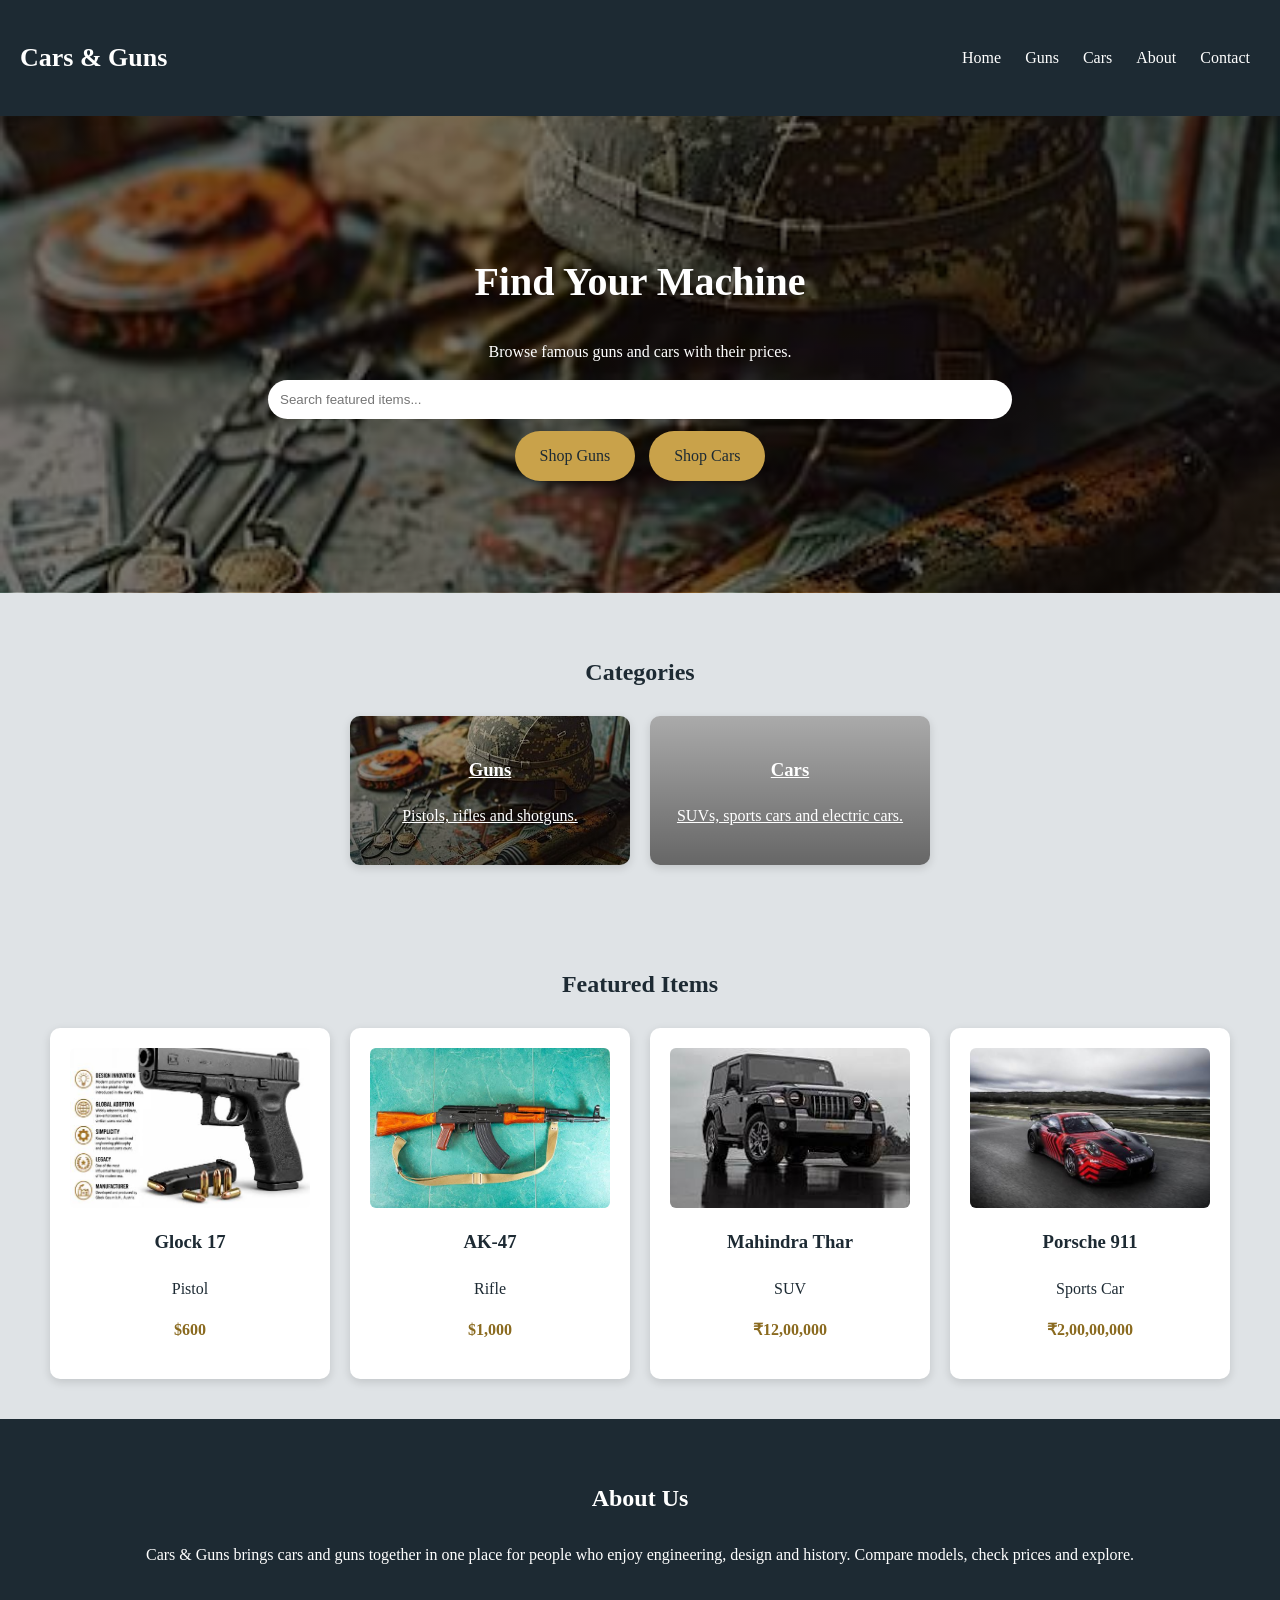
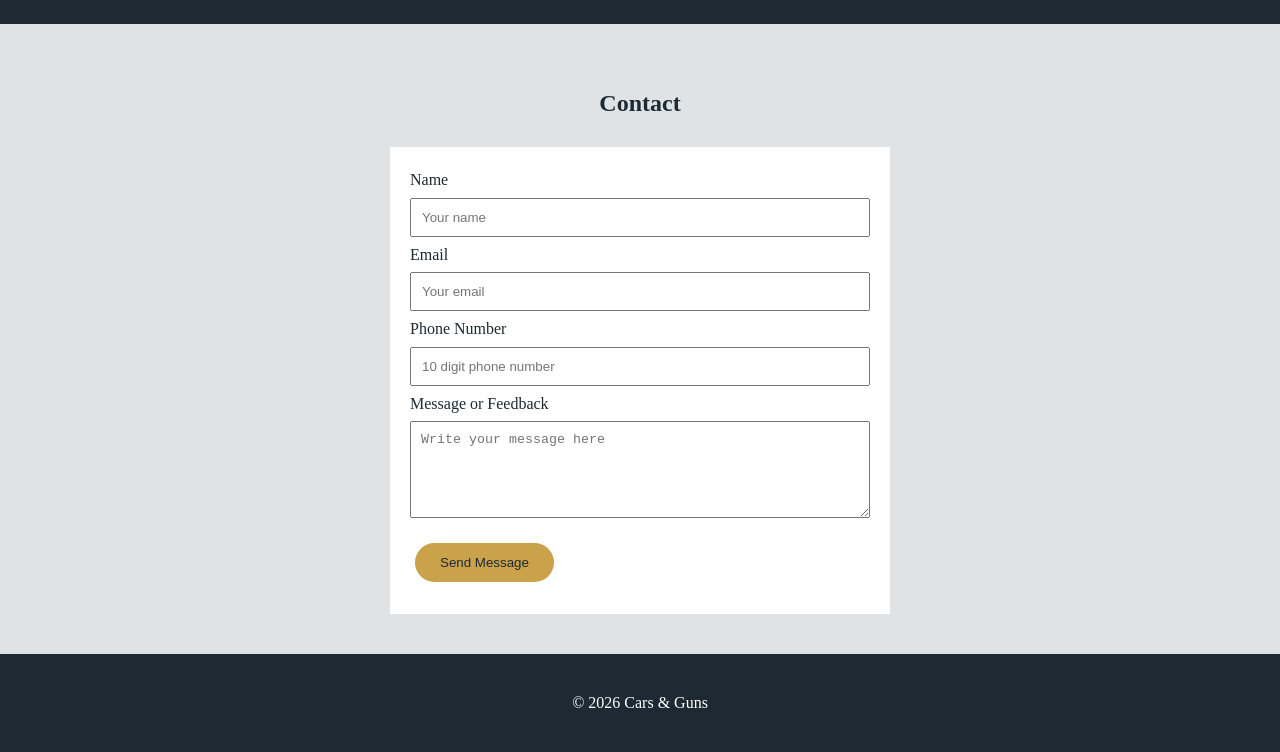
==== index.html @ 88e644b9 "Add files via upload" ====
<!DOCTYPE html>
<html lang="en">
<head>
  <meta charset="UTF-8">
  <meta name="viewport" content="width=device-width, initial-scale=1.0">
  <title>Cars &amp; Guns | Home</title>
  <link rel="stylesheet" href="style.css">
</head>

<body>

  <header>
    <h1 class="logo">Cars &amp; Guns</h1>
    <nav>
      <a href="index.html">Home</a>
      <a href="guns.html">Guns</a>
      <a href="cars.html">Cars</a>
      <a href="#about">About</a>
      <a href="#contact">Contact</a>
    </nav>
  </header>

  <section class="hero home-hero">
    <h2>Find Your Machine</h2>
    <p>Browse famous guns and cars with their prices.</p>
    <input type="text" id="search" placeholder="Search featured items..." onkeyup="searchItems()">

    <div class="buttons">
      <a href="guns.html" class="btn">Shop Guns</a>
      <a href="cars.html" class="btn">Shop Cars</a>
    </div>
  </section>

  <section>
    <h2>Categories</h2>
    <div class="products">

      <a href="guns.html" class="category guns-box">
        <h3>Guns</h3>
        <p>Pistols, rifles and shotguns.</p>
      </a>

      <a href="cars.html" class="category cars-box">
        <h3>Cars</h3>
        <p>SUVs, sports cars and electric cars.</p>
      </a>

    </div>
  </section>

  <section>
    <h2>Featured Items</h2>
    <div class="products">

      <div class="product">
        <div class="photo"><img src="glock.jpg" alt="Glock 17" onerror="this.style.display='none'"></div>
        <h3>Glock 17</h3>
        <p>Pistol</p>
        <p class="price">$600</p>
      </div>

      <div class="product">
        <div class="photo"><img src="ak47.jpg" alt="AK-47" onerror="this.style.display='none'"></div>
        <h3>AK-47</h3>
        <p>Rifle</p>
        <p class="price">$1,000</p>
      </div>

      <div class="product">
        <div class="photo"><img src="thar.jpg" alt="Mahindra Thar" onerror="this.style.display='none'"></div>
        <h3>Mahindra Thar</h3>
        <p>SUV</p>
        <p class="price">₹12,00,000</p>
      </div>

      <div class="product">
        <div class="photo"><img src="porsche911.jpg" alt="Porsche 911" onerror="this.style.display='none'"></div>
        <h3>Porsche 911</h3>
        <p>Sports Car</p>
        <p class="price">₹2,00,00,000</p>
      </div>

    </div>
  </section>

  <section id="about" class="about">
    <h2>About Us</h2>
    <p>Cars &amp; Guns brings cars and guns together in one place for people who enjoy engineering, design and history. Compare models, check prices and explore.</p>
  </section>

  <section id="contact">
    <h2>Contact</h2>
    <form id="contactForm" onsubmit="sendFeedback(event)">
      <input type="hidden" name="access_key" value="YOUR_ACCESS_KEY">

      <label for="name">Name</label>
      <input type="text" id="name" name="name" placeholder="Your name">

      <label for="email">Email</label>
      <input type="text" id="email" name="email" placeholder="Your email">

      <label for="phone">Phone Number</label>
      <input type="text" id="phone" name="phone" placeholder="10 digit phone number">

      <label for="message">Message or Feedback</label>
      <textarea id="message" name="message" rows="5" placeholder="Write your message here"></textarea>

      <button type="submit">Send Message</button>
    </form>
  </section>

  <footer>
    <p>&copy; 2026 Cars &amp; Guns</p>
  </footer>

  <script src="script.js"></script>
</body>
</html>
---- style.css ----
/* FIX 1: the selector was missing, so this rule did nothing */
* {
    box-sizing: border-box;
}

body {
    margin: 0;
    font-family: Georgia, serif;
    background: #dfe3e6;
    color: #1d2a33;
    line-height: 1.6;
}

header {
    background: #1d2a33;
    color: white;
    padding: 20px;
    display: flex;
    justify-content: space-between;
    align-items: center;
    flex-wrap: wrap;
}

.logo {
    font-size: 26px;
}

nav a {
    color: white;
    text-decoration: none;
    margin: 10px;
}

nav a:hover {
    color: #c9a24a;
}

.hero {
    background: linear-gradient(#0008, #0008), url("gun1.jpg");
    background-size: cover;
    background-position: center;
    color: white;
    text-align: center;
    padding: 100px 20px;
}

.hero h2 {
    font-size: 40px;
}

.hero input {
    width: 60%;
    padding: 12px;
    border: none;
    border-radius: 25px;
}

.btn, #contact button {
    display: inline-block;
    background: #c9a24a;
    color: #1d2a33;
    padding: 12px 25px;
    margin: 12px 5px;
    border: none;
    border-radius: 25px;
    text-decoration: none;
    cursor: pointer;
}

section {
    padding: 40px 20px;
    text-align: center;
}

section h2 {
    margin-bottom: 25px;
}

.products {
    display: flex;
    justify-content: center;
    flex-wrap: wrap;
    gap: 20px;
}

.product, .category {
    width: 280px;
    padding: 20px;
    background: white;
    border-radius: 10px;
    box-shadow: 0 3px 10px #0002;
    overflow: hidden;
}

.category {
    display: inline-block;
    background-size: cover;
    background-position: center;
    color: white;
}

.guns-box {
    background-image: linear-gradient(#0005, #0009), url("gun1.jpg");
}

.cars-box {
    background-image: linear-gradient(#0005, #0009), url("car1.jpg");
}

/* FIX 2: images now fit inside the box, with or without a .photo wrapper */
.photo img,
.product img {
    display: block;
    width: 100%;
    height: 160px;
    object-fit: cover;
    border-radius: 6px;
    margin-bottom: 10px;
}

.price {
    color: #8a6a1f;
    font-weight: bold;
}

/* About and Contact */
.about, footer {
    background: #1d2a33;
    color: white;
}

#contact form {
    max-width: 500px;
    margin: auto;
    padding: 20px;
    background: white;
    text-align: left;
}

#contact input, #contact textarea {
    width: 100%;
    padding: 10px;
    margin: 5px 0;
}

footer {
    padding: 20px;
    text-align: center;
}

@media (max-width: 600px) {
    header {
        flex-direction: column;
    }

    .hero input {
        width: 90%;
    }

    .product, .category {
        width: 100%;
    }
}
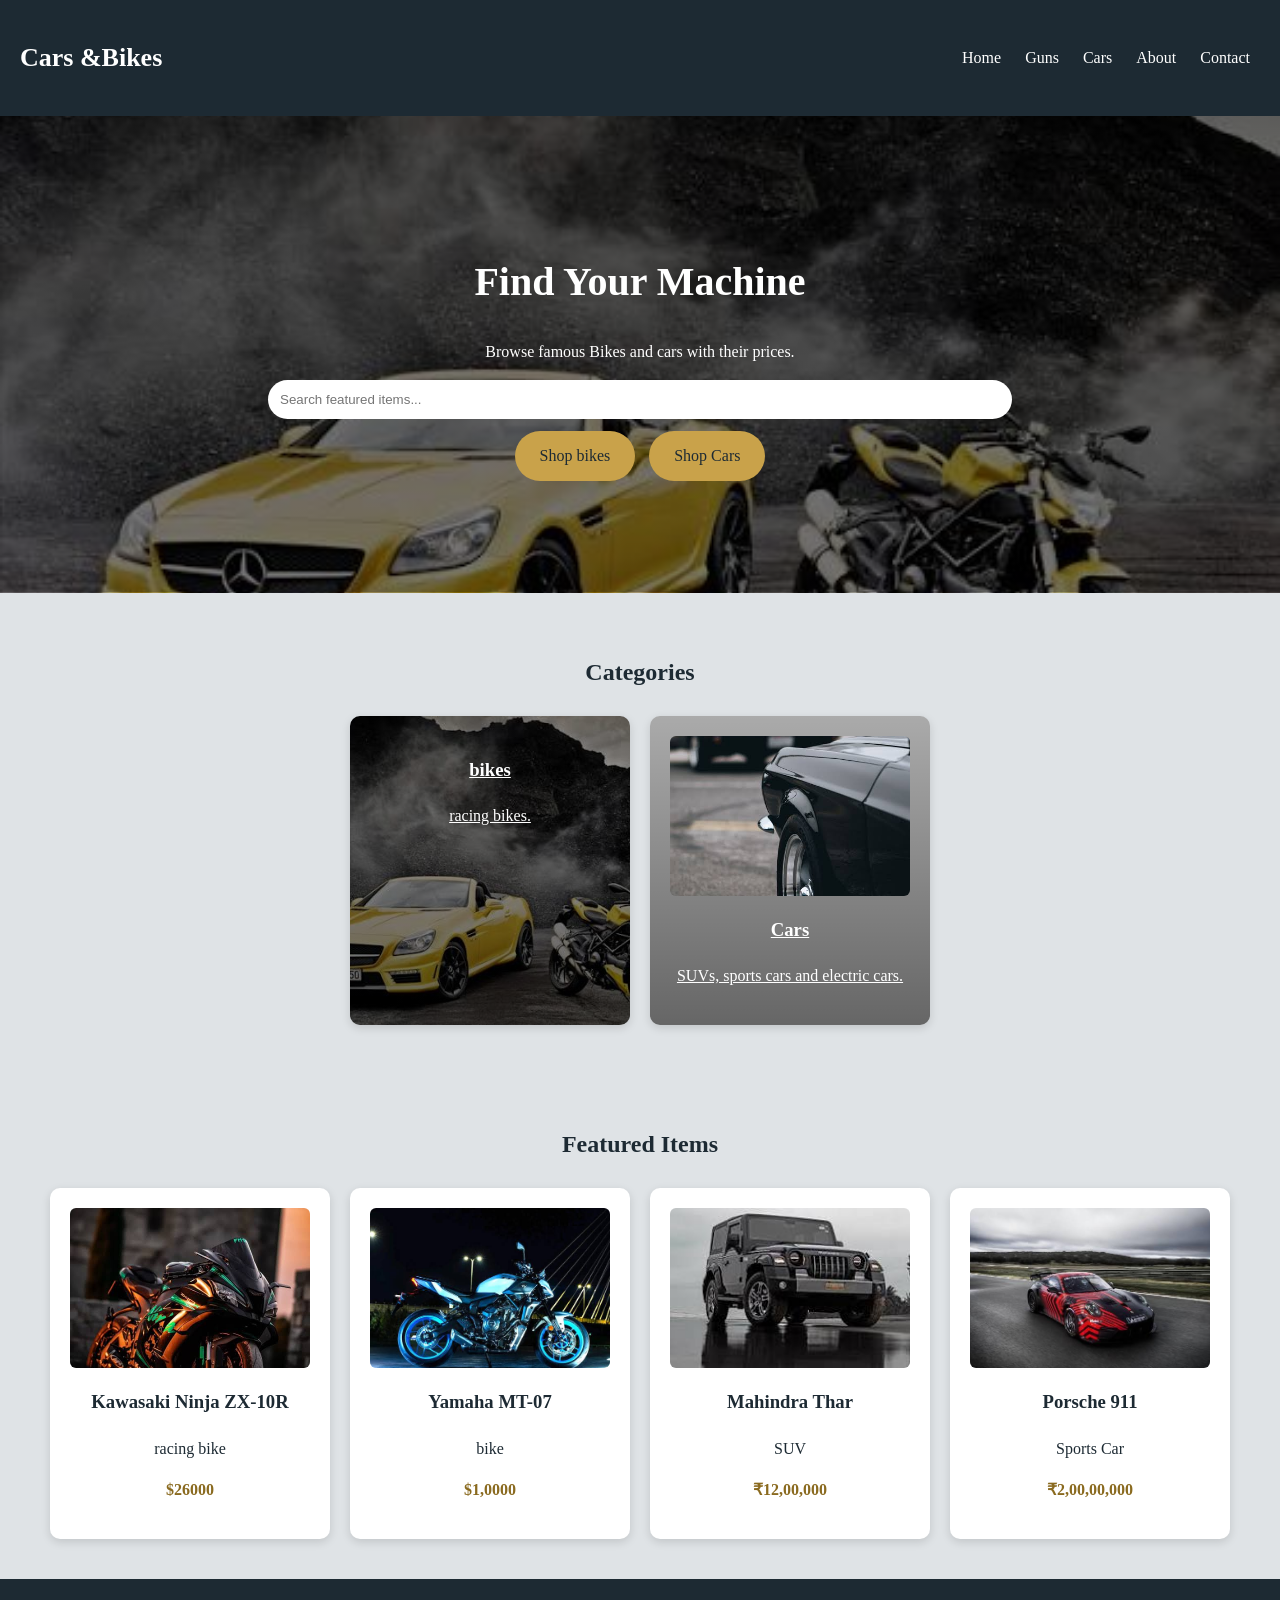
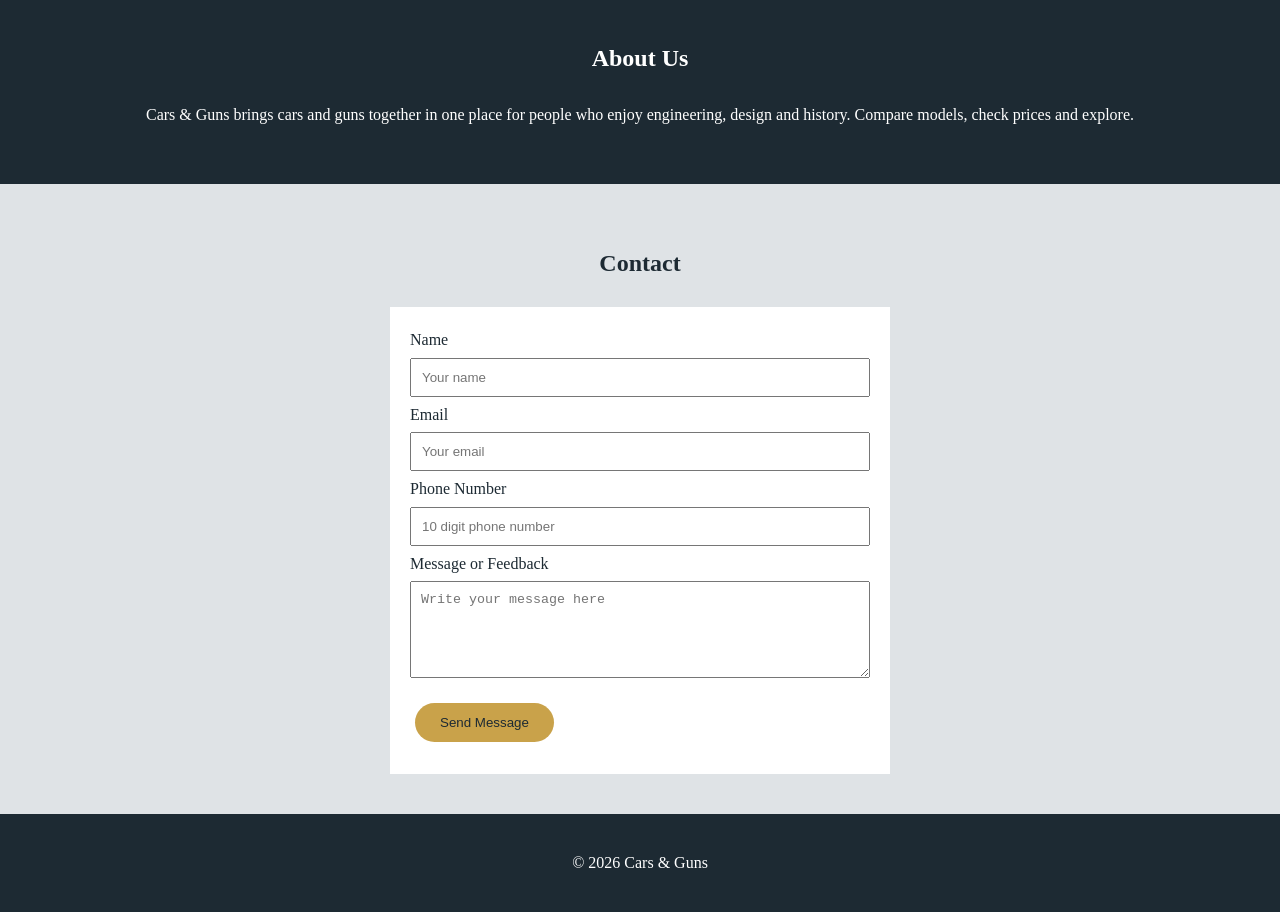
==== commit 0d76b5dc: "Add files via upload" ====
--- a/index.html
+++ b/index.html
@@ -10,7 +10,7 @@
 <body>
 
   <header>
-    <h1 class="logo">Cars &amp; Guns</h1>
+    <h1 class="logo">Cars &amp;Bikes</h1>
     <nav>
       <a href="index.html">Home</a>
       <a href="guns.html">Guns</a>
@@ -22,11 +22,11 @@
 
   <section class="hero home-hero">
     <h2>Find Your Machine</h2>
-    <p>Browse famous guns and cars with their prices.</p>
+    <p>Browse famous Bikes and cars with their prices.</p>
     <input type="text" id="search" placeholder="Search featured items..." onkeyup="searchItems()">
 
     <div class="buttons">
-      <a href="guns.html" class="btn">Shop Guns</a>
+      <a href="guns.html" class="btn">Shop bikes</a>
       <a href="cars.html" class="btn">Shop Cars</a>
     </div>
   </section>
@@ -36,11 +36,12 @@
     <div class="products">
 
       <a href="guns.html" class="category guns-box">
-        <h3>Guns</h3>
-        <p>Pistols, rifles and shotguns.</p>
+        <h3>bikes</h3>
+        <p>racing bikes.</p>
       </a>
 
       <a href="cars.html" class="category cars-box">
+<div class="photo"><img src="cars1.jpg" alt="cars" onerror="this.style.display='none'"></div>
         <h3>Cars</h3>
         <p>SUVs, sports cars and electric cars.</p>
       </a>
@@ -53,17 +54,17 @@
     <div class="products">
 
       <div class="product">
-        <div class="photo"><img src="glock.jpg" alt="Glock 17" onerror="this.style.display='none'"></div>
-        <h3>Glock 17</h3>
-        <p>Pistol</p>
-        <p class="price">$600</p>
+        <div class="photo"><img src="Kawasaki Ninja ZX-10R.jpg" alt="Kawasaki Ninja ZX-10R" onerror="this.style.display='none'"></div>
+        <h3>Kawasaki Ninja ZX-10R</h3>
+        <p>racing bike</p>
+        <p class="price">$26000</p>
       </div>
 
       <div class="product">
-        <div class="photo"><img src="ak47.jpg" alt="AK-47" onerror="this.style.display='none'"></div>
-        <h3>AK-47</h3>
-        <p>Rifle</p>
-        <p class="price">$1,000</p>
+        <div class="photo"><img src="Yamaha MT-07.jpg" alt="AK-47" onerror="this.style.display='none'"></div>
+        <h3>Yamaha MT-07</h3>
+        <p>bike</p>
+        <p class="price">$1,0000</p>
       </div>
 
       <div class="product">
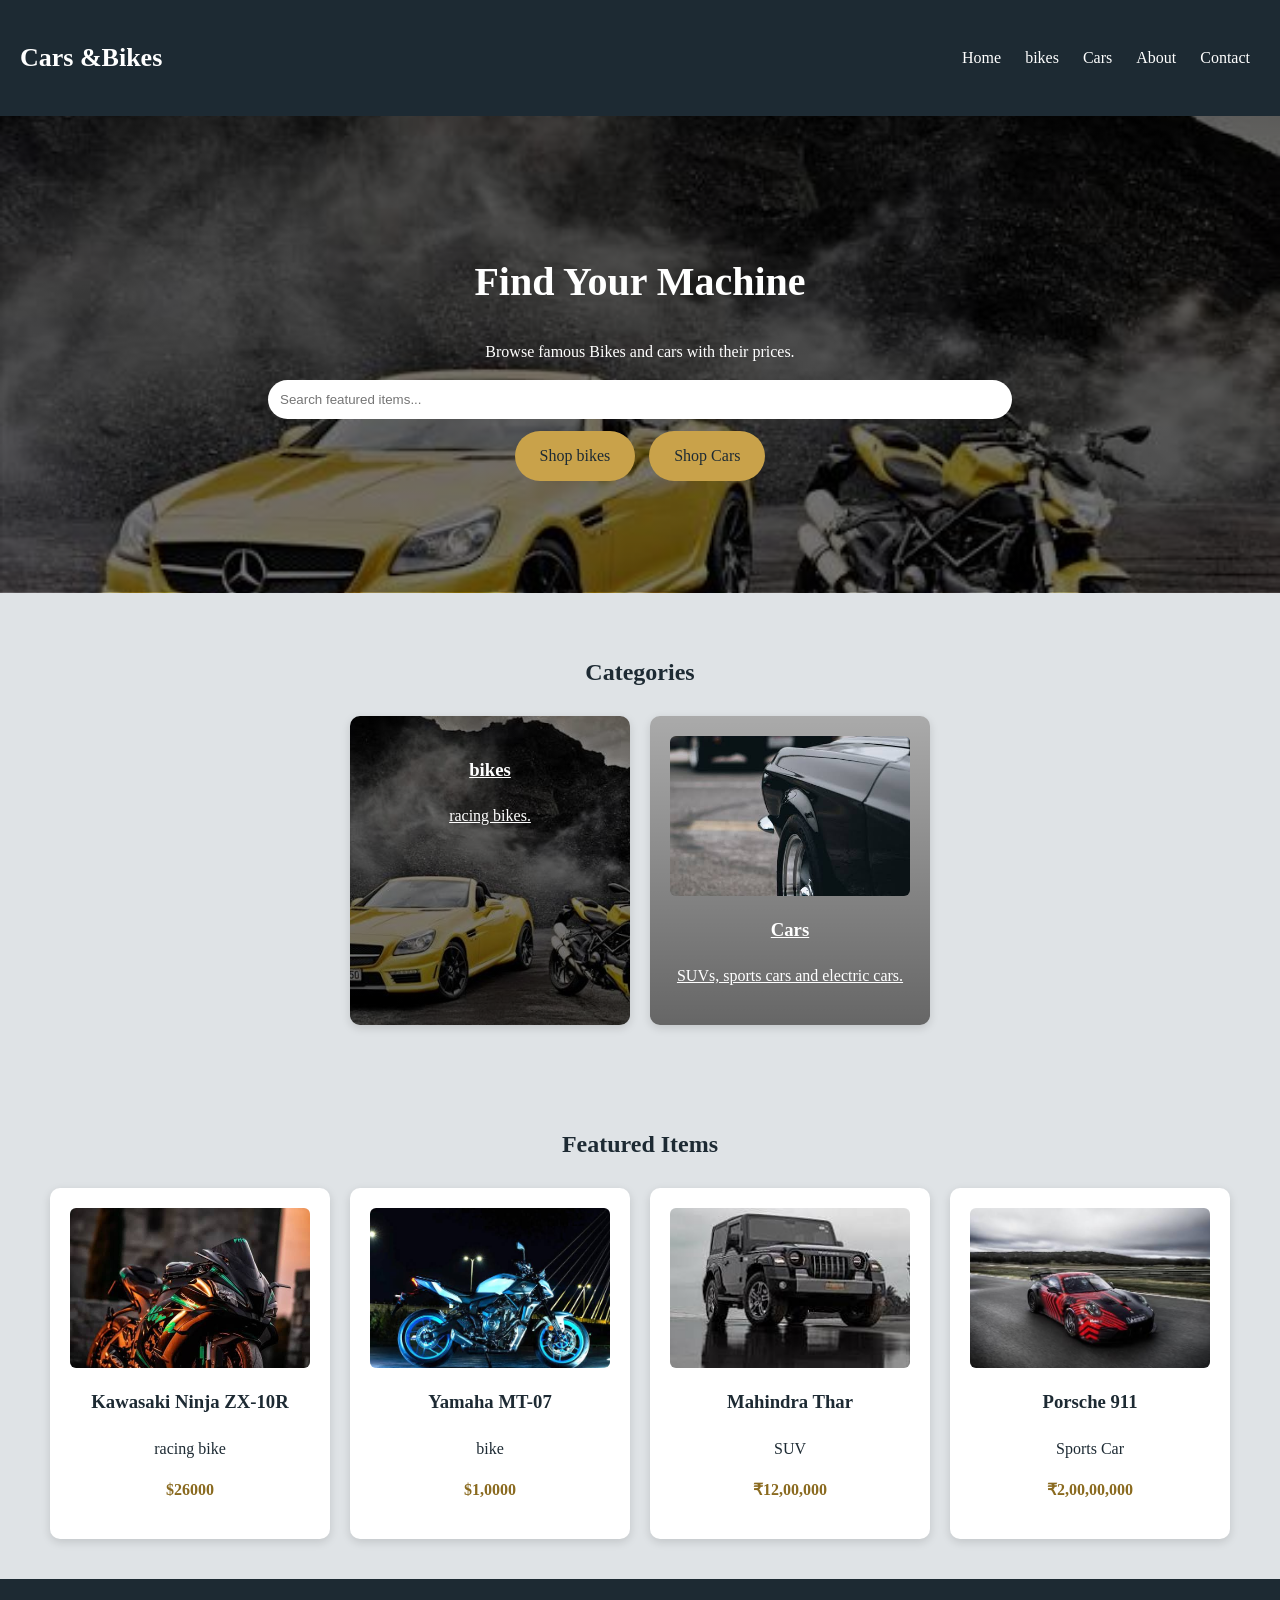
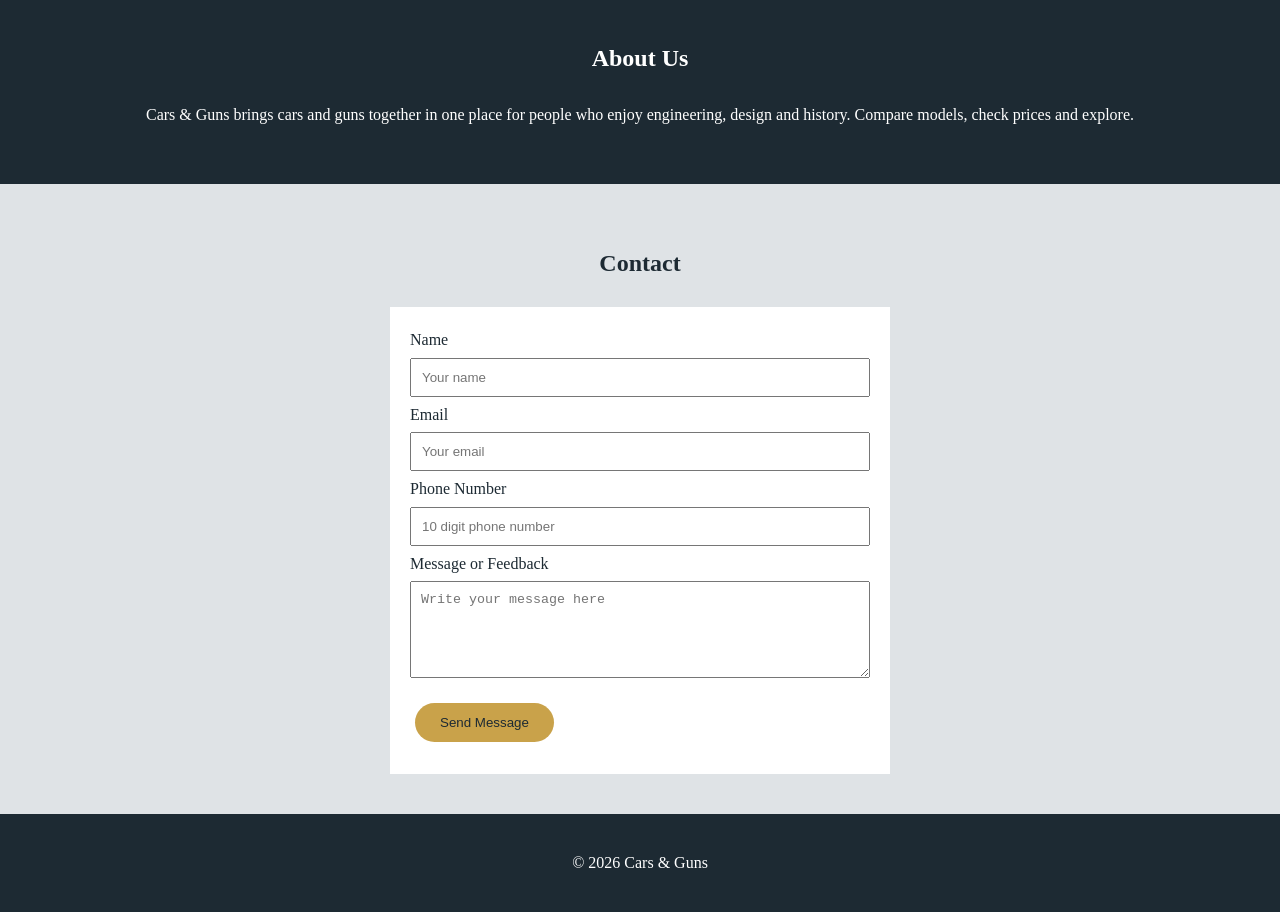
==== commit 1d15a680: "Add files via upload" ====
--- a/index.html
+++ b/index.html
@@ -3,7 +3,7 @@
 <head>
   <meta charset="UTF-8">
   <meta name="viewport" content="width=device-width, initial-scale=1.0">
-  <title>Cars &amp; Guns | Home</title>
+  <title>Cars &amp; bikes | Home</title>
   <link rel="stylesheet" href="style.css">
 </head>
 
@@ -13,7 +13,7 @@
     <h1 class="logo">Cars &amp;Bikes</h1>
     <nav>
       <a href="index.html">Home</a>
-      <a href="guns.html">Guns</a>
+      <a href="guns.html">bikes</a>
       <a href="cars.html">Cars</a>
       <a href="#about">About</a>
       <a href="#contact">Contact</a>
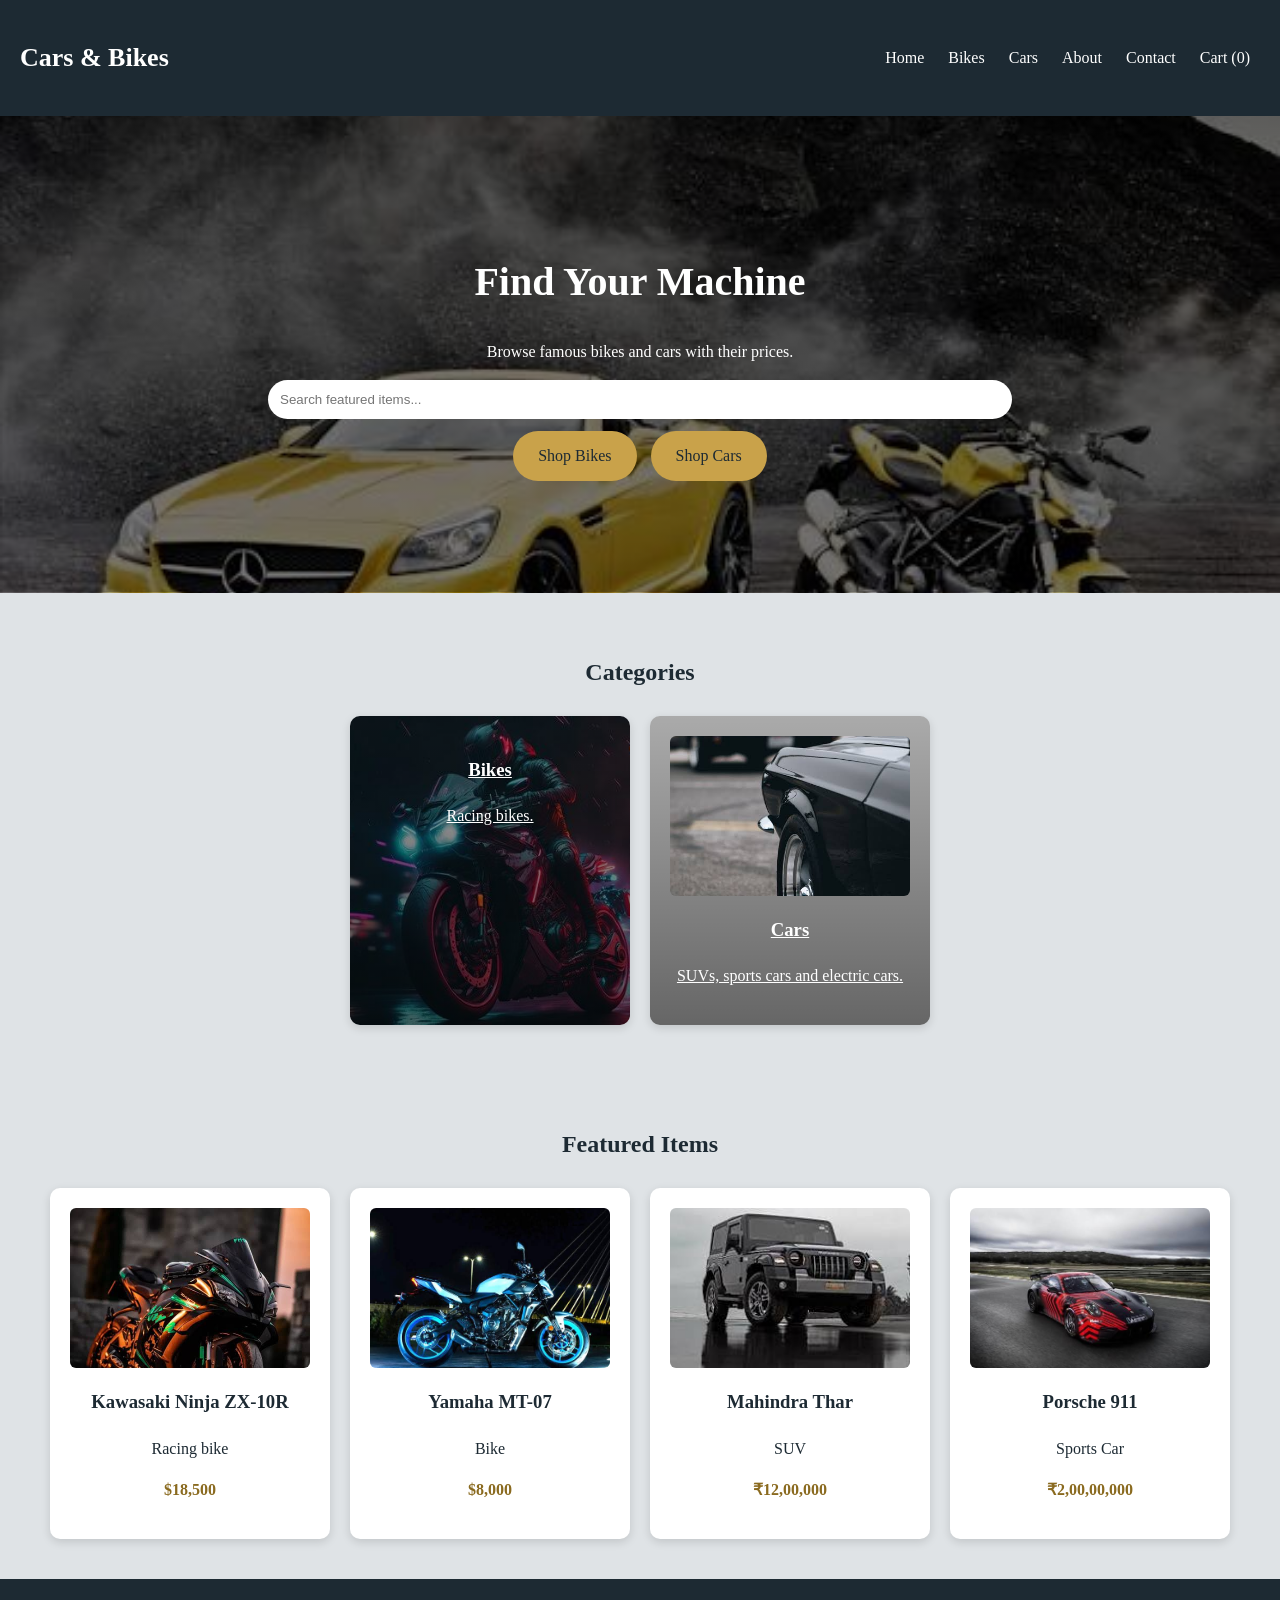
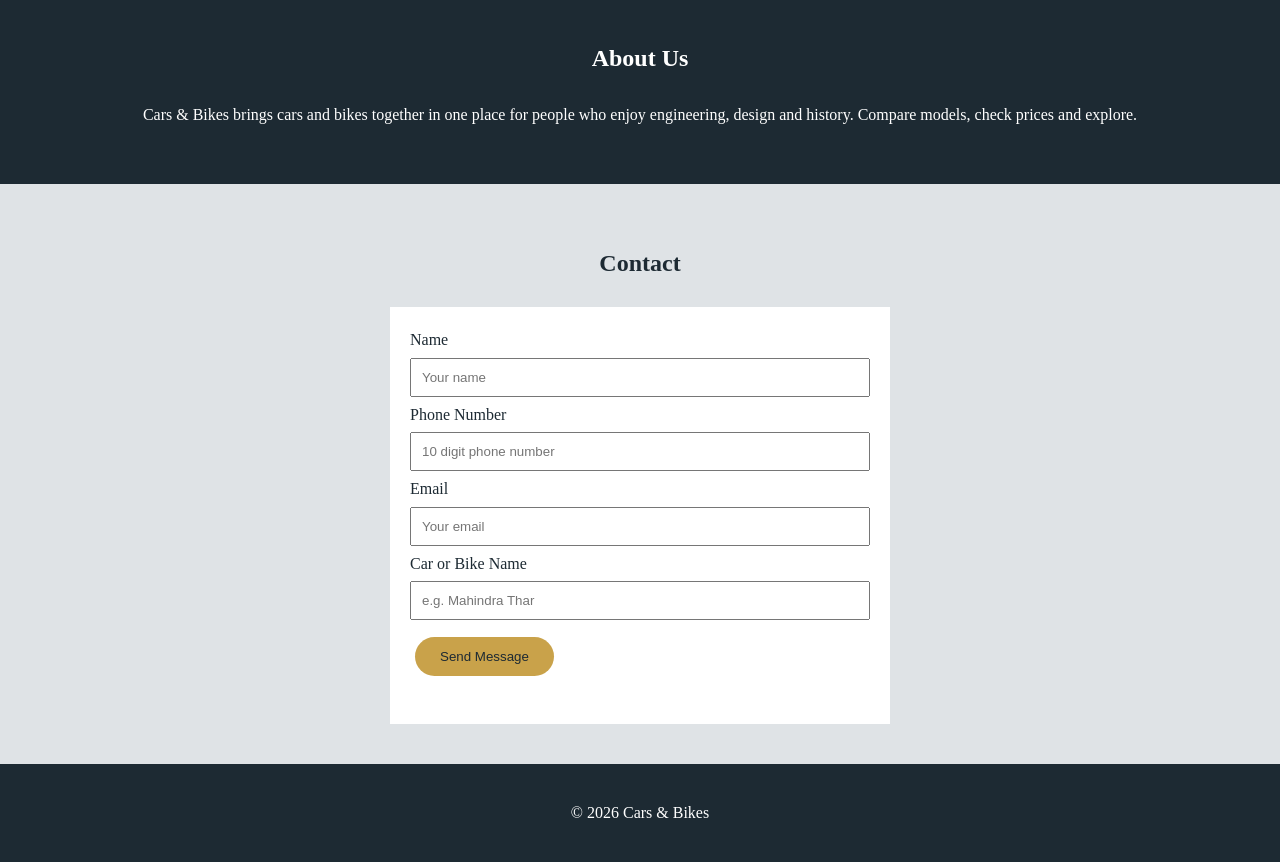
==== commit 80af1932: "Add files via upload" ====
--- a/index.html
+++ b/index.html
@@ -3,30 +3,31 @@
 <head>
   <meta charset="UTF-8">
   <meta name="viewport" content="width=device-width, initial-scale=1.0">
-  <title>Cars &amp; bikes | Home</title>
+  <title>Cars &amp; Bikes | Home</title>
   <link rel="stylesheet" href="style.css">
 </head>
 
 <body>
 
   <header>
-    <h1 class="logo">Cars &amp;Bikes</h1>
+    <h1 class="logo">Cars &amp; Bikes</h1>
     <nav>
       <a href="index.html">Home</a>
-      <a href="guns.html">bikes</a>
+      <a href="guns.html">Bikes</a>
       <a href="cars.html">Cars</a>
       <a href="#about">About</a>
       <a href="#contact">Contact</a>
+      <a href="cart.html">Cart (<span id="cart-count">0</span>)</a>
     </nav>
   </header>
 
   <section class="hero home-hero">
     <h2>Find Your Machine</h2>
-    <p>Browse famous Bikes and cars with their prices.</p>
+    <p>Browse famous bikes and cars with their prices.</p>
     <input type="text" id="search" placeholder="Search featured items..." onkeyup="searchItems()">
 
     <div class="buttons">
-      <a href="guns.html" class="btn">Shop bikes</a>
+      <a href="guns.html" class="btn">Shop Bikes</a>
       <a href="cars.html" class="btn">Shop Cars</a>
     </div>
   </section>
@@ -36,12 +37,12 @@
     <div class="products">
 
       <a href="guns.html" class="category guns-box">
-        <h3>bikes</h3>
-        <p>racing bikes.</p>
+        <h3>Bikes</h3>
+        <p>Racing bikes.</p>
       </a>
 
       <a href="cars.html" class="category cars-box">
-<div class="photo"><img src="cars1.jpg" alt="cars" onerror="this.style.display='none'"></div>
+        <div class="photo"><img src="cars1.jpg" alt="cars" onerror="this.style.display='none'"></div>
         <h3>Cars</h3>
         <p>SUVs, sports cars and electric cars.</p>
       </a>
@@ -56,15 +57,15 @@
       <div class="product">
         <div class="photo"><img src="Kawasaki Ninja ZX-10R.jpg" alt="Kawasaki Ninja ZX-10R" onerror="this.style.display='none'"></div>
         <h3>Kawasaki Ninja ZX-10R</h3>
-        <p>racing bike</p>
-        <p class="price">$26000</p>
+        <p>Racing bike</p>
+        <p class="price">$18,500</p>
       </div>
 
       <div class="product">
-        <div class="photo"><img src="Yamaha MT-07.jpg" alt="AK-47" onerror="this.style.display='none'"></div>
+        <div class="photo"><img src="Yamaha MT-07.jpg" alt="Yamaha MT-07" onerror="this.style.display='none'"></div>
         <h3>Yamaha MT-07</h3>
-        <p>bike</p>
-        <p class="price">$1,0000</p>
+        <p>Bike</p>
+        <p class="price">$8,000</p>
       </div>
 
       <div class="product">
@@ -86,7 +87,7 @@
 
   <section id="about" class="about">
     <h2>About Us</h2>
-    <p>Cars &amp; Guns brings cars and guns together in one place for people who enjoy engineering, design and history. Compare models, check prices and explore.</p>
+    <p>Cars &amp; Bikes brings cars and bikes together in one place for people who enjoy engineering, design and history. Compare models, check prices and explore.</p>
   </section>
 
   <section id="contact">
@@ -94,24 +95,25 @@
     <form id="contactForm" onsubmit="sendFeedback(event)">
       <input type="hidden" name="access_key" value="YOUR_ACCESS_KEY">
 
-      <label for="name">Name</label>
-      <input type="text" id="name" name="name" placeholder="Your name">
+      <label for="fullname">Name</label>
+      <input type="text" id="fullname" placeholder="Your name">
+
+      <label for="phone">Phone Number</label>
+      <input type="text" id="phone" placeholder="10 digit phone number" maxlength="10">
 
       <label for="email">Email</label>
-      <input type="text" id="email" name="email" placeholder="Your email">
+      <input type="text" id="email" placeholder="Your email">
 
-      <label for="phone">Phone Number</label>
-      <input type="text" id="phone" name="phone" placeholder="10 digit phone number">
-
-      <label for="message">Message or Feedback</label>
-      <textarea id="message" name="message" rows="5" placeholder="Write your message here"></textarea>
+      <label for="item">Car or Bike Name</label>
+      <input type="text" id="item" placeholder="e.g. Mahindra Thar">
 
       <button type="submit">Send Message</button>
+      <p class="result"></p>
     </form>
   </section>
 
   <footer>
-    <p>&copy; 2026 Cars &amp; Guns</p>
+    <p>&copy; 2026 Cars &amp; Bikes</p>
   </footer>
 
   <script src="script.js"></script>
--- a/style.css
+++ b/style.css
@@ -100,7 +100,7 @@
 }
 
 .guns-box {
-    background-image: linear-gradient(#0005, #0009), url("gun1.jpg");
+    background-image: linear-gradient(#0005, #0009), url("bike.jpg");
 }
 
 .cars-box {
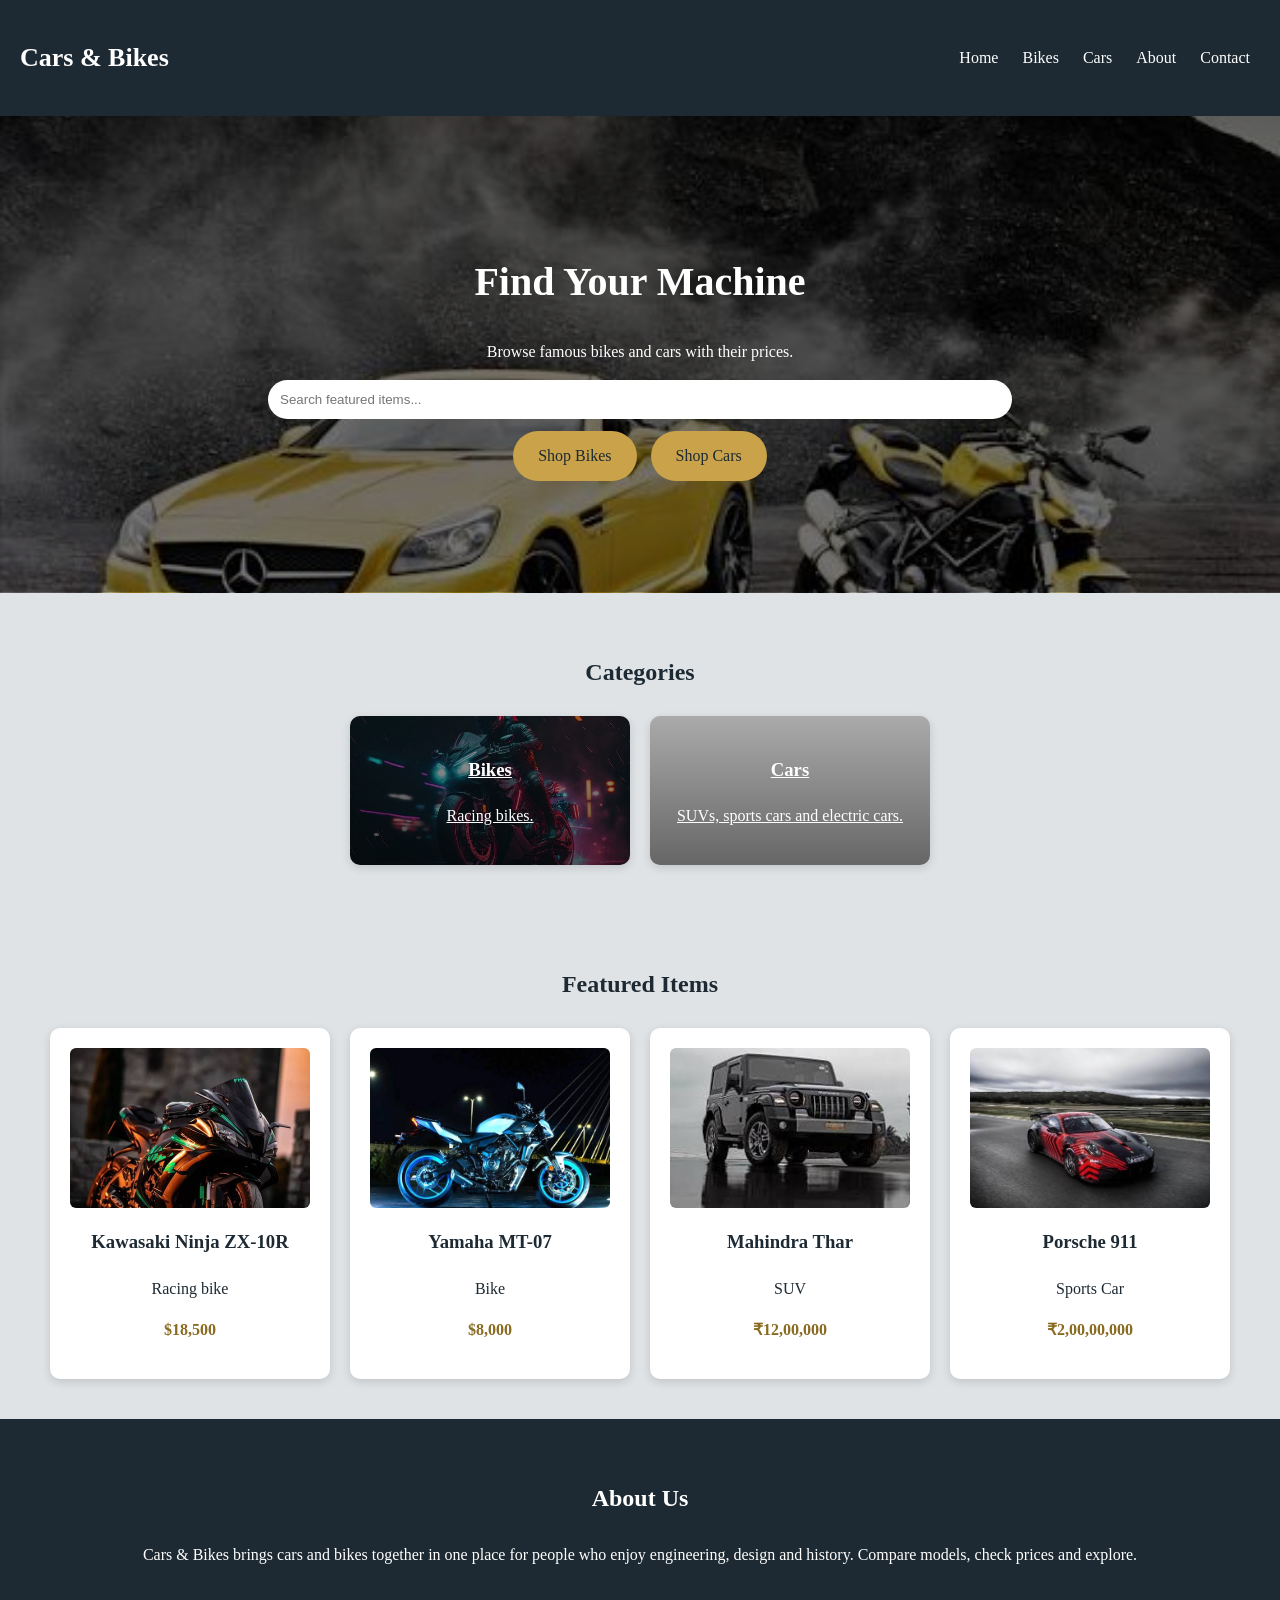
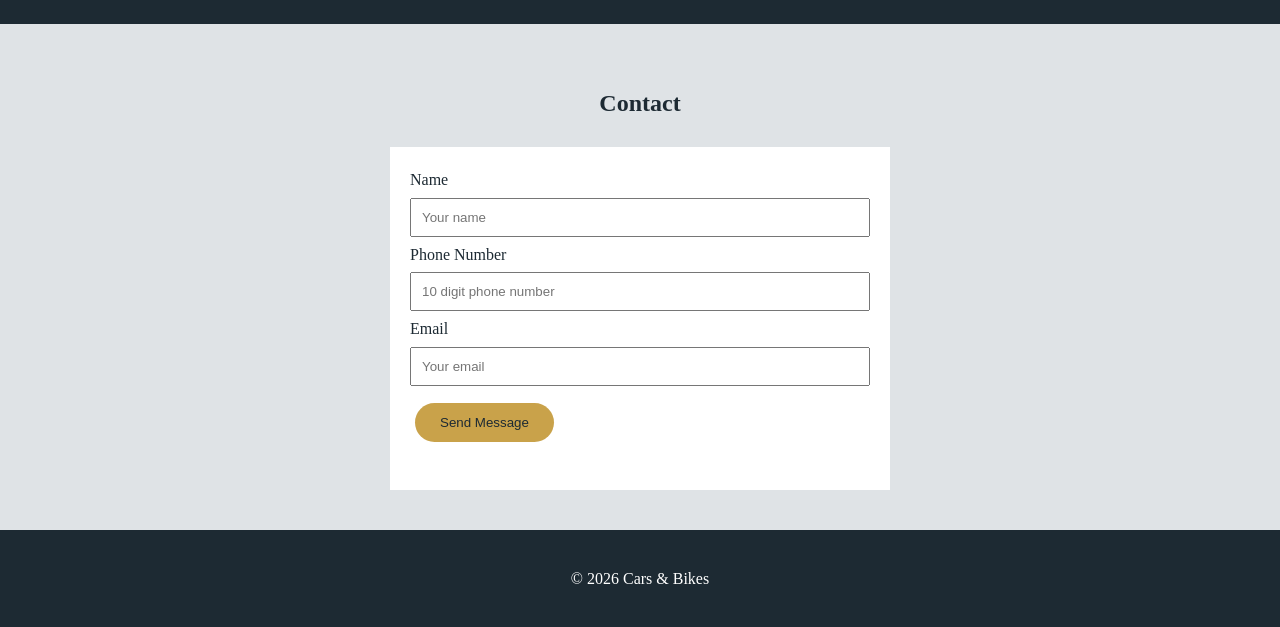
==== commit b7fca3c3: "Update index.html" ====
--- a/index.html
+++ b/index.html
@@ -17,7 +17,7 @@
       <a href="cars.html">Cars</a>
       <a href="#about">About</a>
       <a href="#contact">Contact</a>
-      <a href="cart.html">Cart (<span id="cart-count">0</span>)</a>
+     
     </nav>
   </header>
 
@@ -104,8 +104,7 @@
       <label for="email">Email</label>
       <input type="text" id="email" placeholder="Your email">
 
-      <label for="item">Car or Bike Name</label>
-      <input type="text" id="item" placeholder="e.g. Mahindra Thar">
+     
 
       <button type="submit">Send Message</button>
       <p class="result"></p>
@@ -118,4 +117,4 @@
 
   <script src="script.js"></script>
 </body>
-</html>+</html>
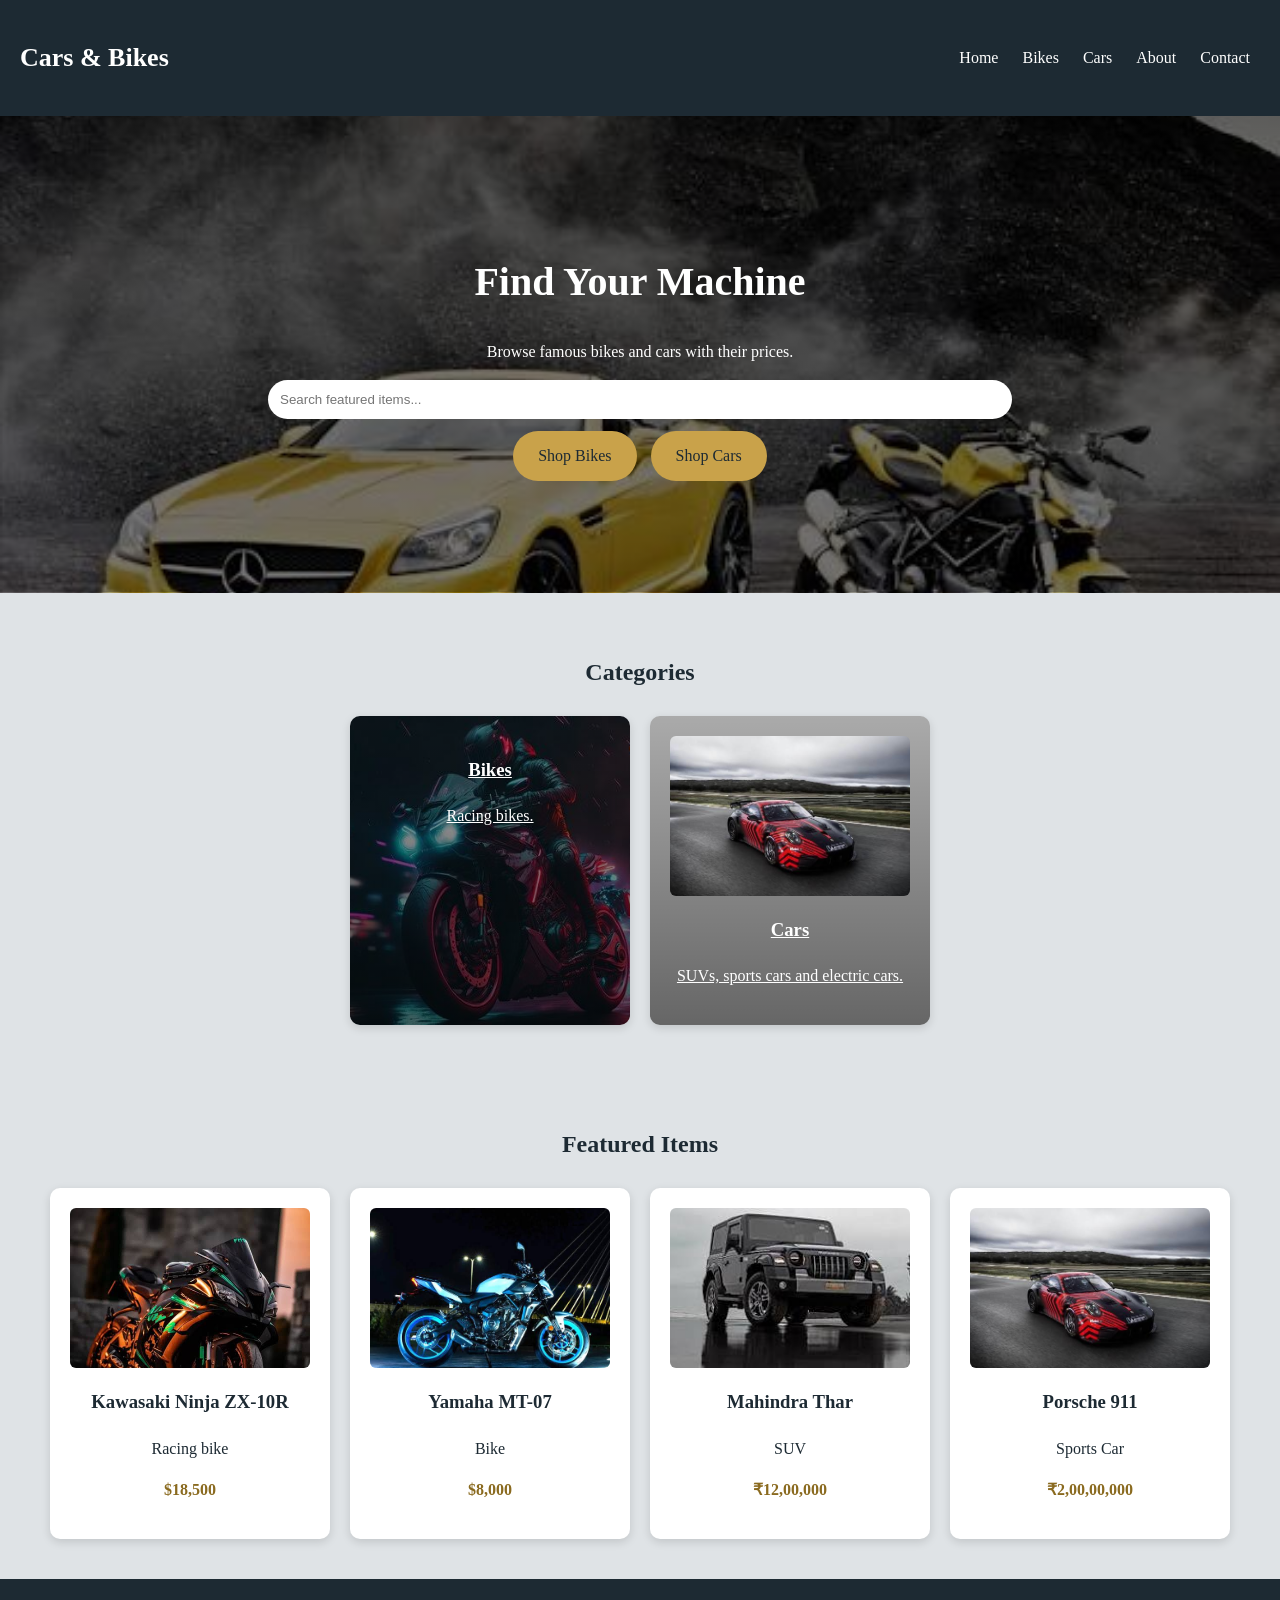
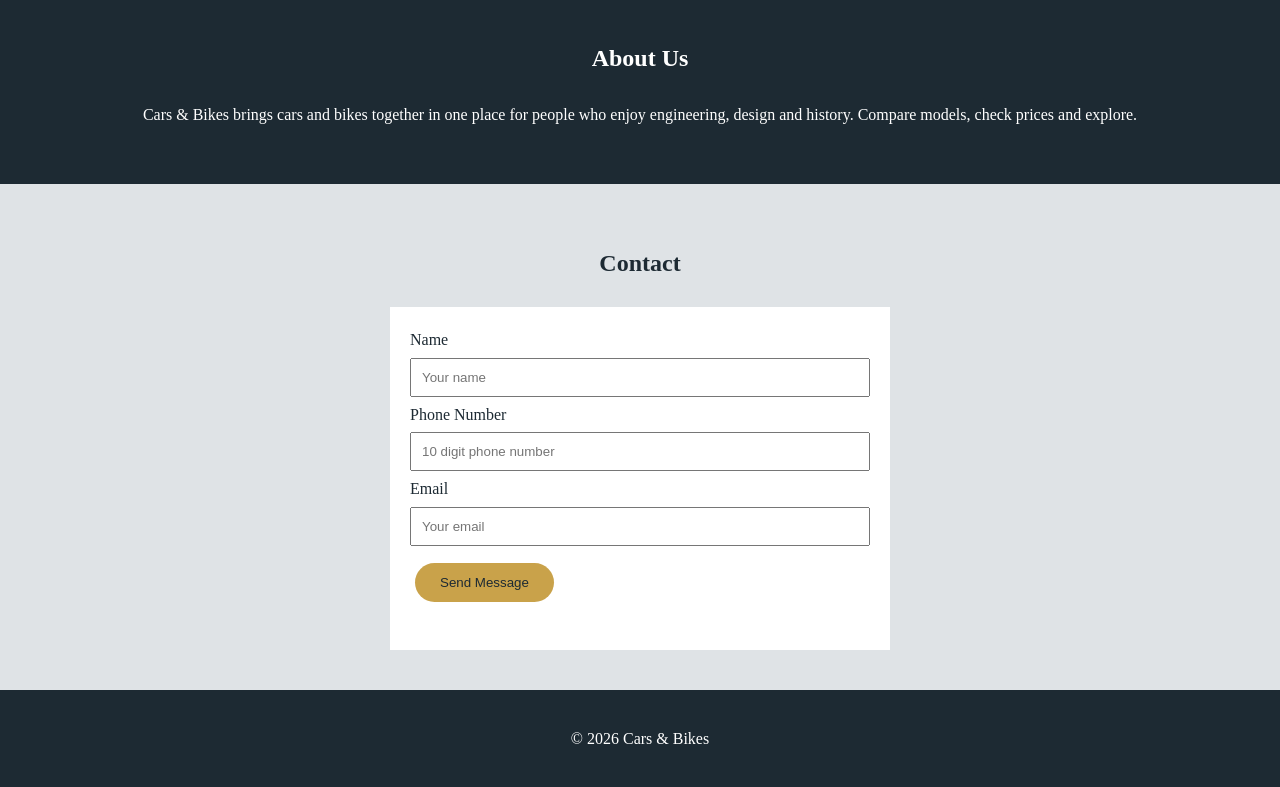
==== commit d2ff115c: "Update index.html" ====
--- a/index.html
+++ b/index.html
@@ -42,7 +42,7 @@
       </a>
 
       <a href="cars.html" class="category cars-box">
-        <div class="photo"><img src="cars1.jpg" alt="cars" onerror="this.style.display='none'"></div>
+        <div class="photo"><img src="porsche911.jpg" alt="cars" onerror="this.style.display='none'"></div>
         <h3>Cars</h3>
         <p>SUVs, sports cars and electric cars.</p>
       </a>
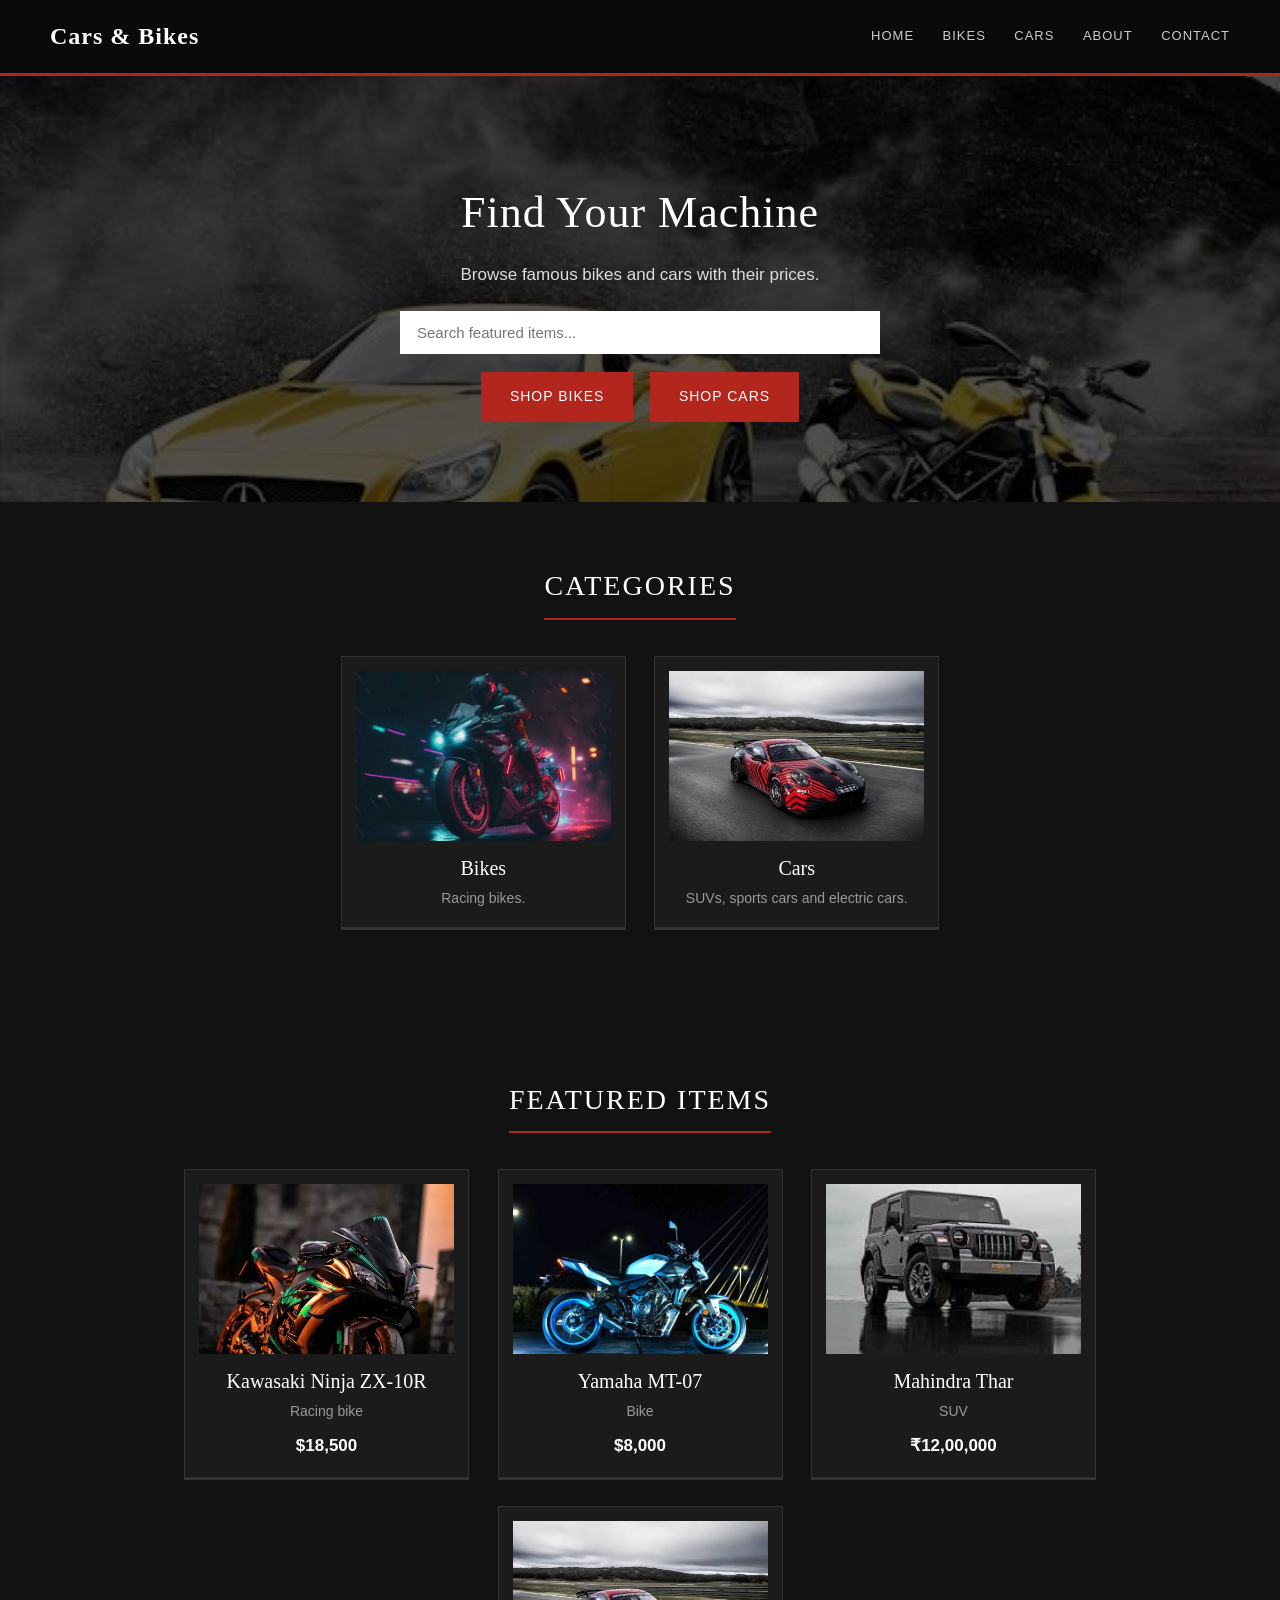
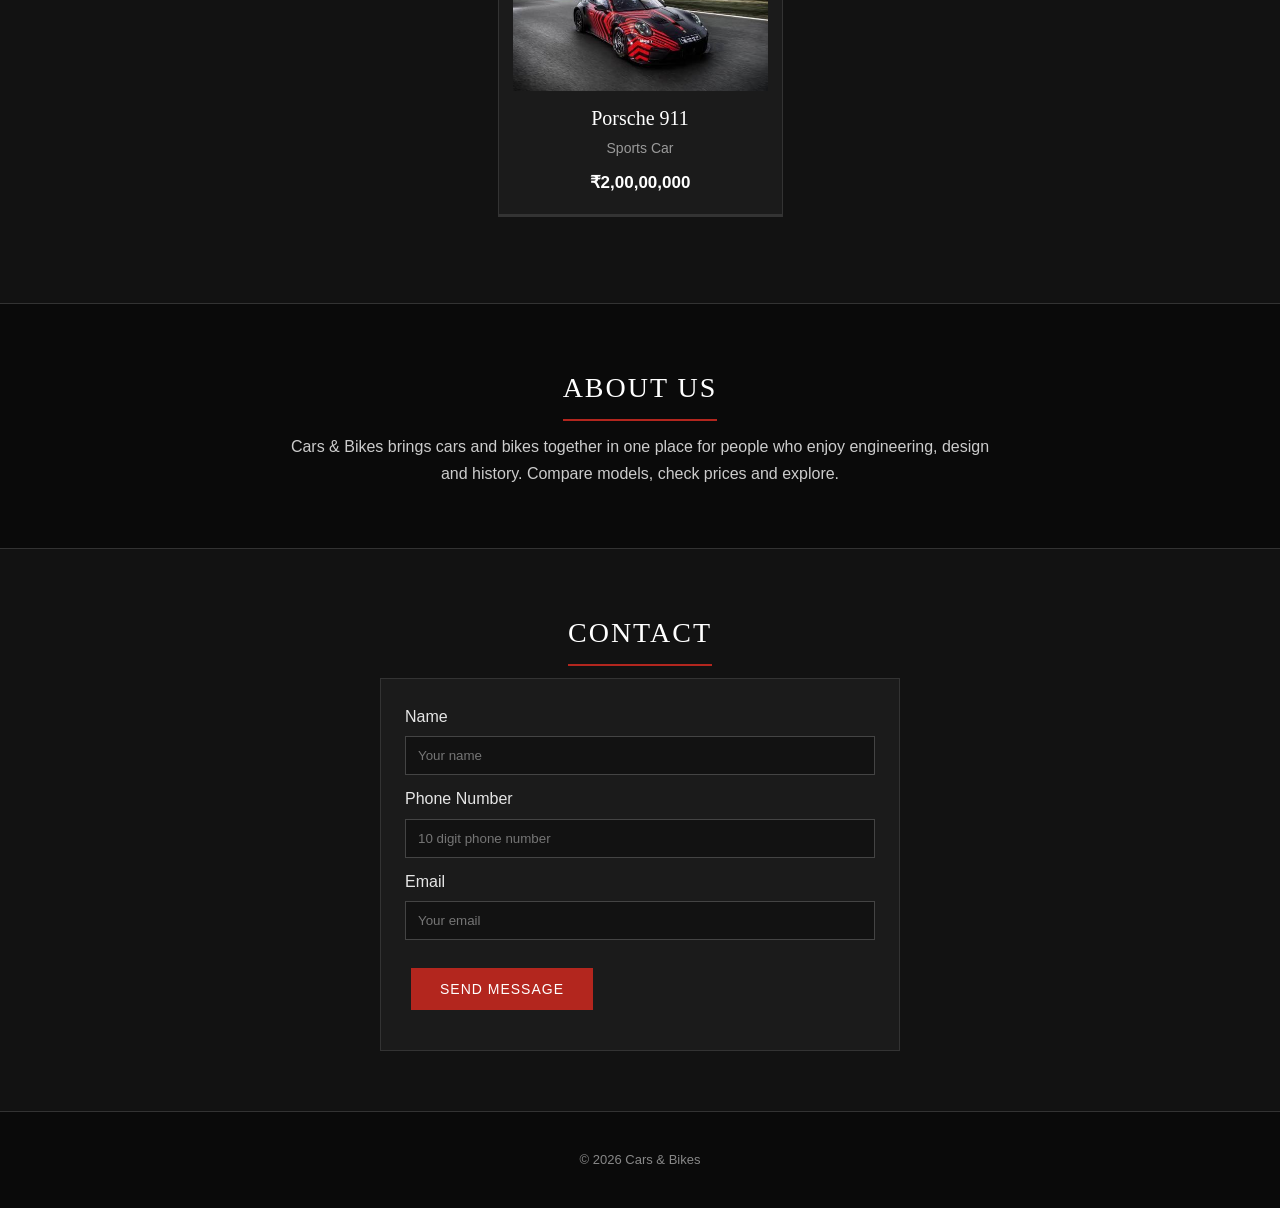
==== commit 332eca15: "Update index.html" ====
--- a/index.html
+++ b/index.html
@@ -37,6 +37,7 @@
     <div class="products">
 
       <a href="guns.html" class="category guns-box">
+          <div class="photo"><img src="bike.jpg" alt="cars" onerror="this.style.display='none'"></div>
         <h3>Bikes</h3>
         <p>Racing bikes.</p>
       </a>
--- a/style.css
+++ b/style.css
@@ -1,163 +1,354 @@
-/* FIX 1: the selector was missing, so this rule did nothing */
 * {
     box-sizing: border-box;
 }
 
+html {
+    scroll-behavior: smooth;
+}
+
 body {
     margin: 0;
-    font-family: Georgia, serif;
-    background: #dfe3e6;
-    color: #1d2a33;
-    line-height: 1.6;
+    font-family: Arial, Helvetica, sans-serif;
+    background: #121212;
+    color: #e6e6e6;
+    line-height: 1.7;
 }
 
 header {
-    background: #1d2a33;
-    color: white;
-    padding: 20px;
-    display: flex;
-    justify-content: space-between;
-    align-items: center;
-    flex-wrap: wrap;
+    position: sticky;
+    top: 0;
+    z-index: 50;
+    background: #0a0a0a;
+    border-bottom: 3px solid #b3261e;
+    padding: 16px 50px;
+    overflow: hidden;
 }
 
 .logo {
-    font-size: 26px;
+    float: left;
+    margin: 0;
+    font-family: Georgia, "Times New Roman", serif;
+    font-size: 24px;
+    font-weight: bold;
+    letter-spacing: 1px;
+    color: #ffffff;
+}
+
+nav {
+    float: right;
+    padding-top: 5px;
 }
 
 nav a {
-    color: white;
+    color: #cccccc;
     text-decoration: none;
-    margin: 10px;
+    margin-left: 24px;
+    font-size: 13px;
+    text-transform: uppercase;
+    letter-spacing: 1px;
 }
 
 nav a:hover {
-    color: #c9a24a;
+    color: #ffffff;
+    text-decoration: underline;
 }
 
 .hero {
-    background: linear-gradient(#0008, #0008), url("gun1.jpg");
+    background-color: #555555;
+    background-image: url("gun1.jpg");
     background-size: cover;
     background-position: center;
-    color: white;
-    text-align: center;
-    padding: 100px 20px;
+    background-repeat: no-repeat;
+    background-blend-mode: multiply;
+    text-align: center;
+    padding: 100px 20px 80px;
+    color: #ffffff;
 }
 
 .hero h2 {
-    font-size: 40px;
+    margin: 0 0 10px;
+    font-family: Georgia, "Times New Roman", serif;
+    font-size: 44px;
+    letter-spacing: 1px;
+}
+
+.hero p {
+    margin: 0 0 22px;
+    font-size: 17px;
+    color: #dddddd;
 }
 
 .hero input {
-    width: 60%;
-    padding: 12px;
-    border: none;
-    border-radius: 25px;
-}
-
-.btn, #contact button {
+    width: 50%;
+    max-width: 480px;
+    padding: 12px 16px;
+    border: 1px solid #ffffff;
+    background: #ffffff;
+    color: #000000;
+    font-family: inherit;
+    font-size: 15px;
+    outline: none;
+}
+
+.hero .photo img {
+    max-width: 420px;
+    margin: 24px auto 0;
+}
+
+.btn, #contact button, .form-box button {
     display: inline-block;
-    background: #c9a24a;
-    color: #1d2a33;
-    padding: 12px 25px;
-    margin: 12px 5px;
-    border: none;
-    border-radius: 25px;
+    background: #b3261e;
+    color: #ffffff;
+    padding: 12px 28px;
+    margin: 18px 6px 0;
+    border: 1px solid #b3261e;
     text-decoration: none;
+    font-family: inherit;
+    font-size: 14px;
+    letter-spacing: 1px;
+    text-transform: uppercase;
     cursor: pointer;
 }
 
+.btn:hover, #contact button:hover, .form-box button:hover {
+    background: #ffffff;
+    color: #b3261e;
+}
+
 section {
-    padding: 40px 20px;
+    padding: 60px 40px;
     text-align: center;
 }
 
 section h2 {
-    margin-bottom: 25px;
+    display: inline-block;
+    margin: 0 0 12px;
+    padding-bottom: 8px;
+    border-bottom: 2px solid #b3261e;
+    font-family: Georgia, "Times New Roman", serif;
+    font-size: 28px;
+    font-weight: normal;
+    letter-spacing: 2px;
+    text-transform: uppercase;
+    color: #ffffff;
+}
+
+.hero h2 {
+    display: block;
+    border-bottom: none;
+    padding-bottom: 0;
+    font-size: 44px;
+    text-transform: none;
+    letter-spacing: 1px;
+}
+
+section > p {
+    margin: 0 0 24px;
+    color: #9a9a9a;
 }
 
 .products {
-    display: flex;
-    justify-content: center;
-    flex-wrap: wrap;
-    gap: 20px;
+    text-align: center;
+    margin-top: 24px;
 }
 
 .product, .category {
-    width: 280px;
-    padding: 20px;
-    background: white;
-    border-radius: 10px;
-    box-shadow: 0 3px 10px #0002;
-    overflow: hidden;
-}
-
-.category {
     display: inline-block;
-    background-size: cover;
-    background-position: center;
-    color: white;
-}
-
-.guns-box {
-    background-image: linear-gradient(#0005, #0009), url("bike.jpg");
-}
-
-.cars-box {
-    background-image: linear-gradient(#0005, #0009), url("car1.jpg");
-}
-
-/* FIX 2: images now fit inside the box, with or without a .photo wrapper */
+    vertical-align: top;
+    width: 285px;
+    margin: 0 12px 26px;
+    padding: 14px;
+    background: #1b1b1b;
+    border: 1px solid #333333;
+    border-bottom: 3px solid #333333;
+    text-align: center;
+    text-decoration: none;
+    color: #e6e6e6;
+}
+
+.product {
+    cursor: pointer;
+}
+
+.product:hover, .category:hover {
+    border-color: #555555;
+    border-bottom-color: #b3261e;
+}
+
+.product h3, .category h3 {
+    margin: 10px 0 2px;
+    font-family: Georgia, "Times New Roman", serif;
+    font-size: 20px;
+    font-weight: normal;
+    color: #ffffff;
+}
+
+.product p, .category p {
+    margin: 2px 0;
+    font-size: 14px;
+    color: #9a9a9a;
+}
+
 .photo img,
 .product img {
     display: block;
     width: 100%;
-    height: 160px;
+    height: 170px;
     object-fit: cover;
-    border-radius: 6px;
     margin-bottom: 10px;
 }
 
 .price {
-    color: #8a6a1f;
+    margin-top: 8px !important;
+    font-size: 17px !important;
     font-weight: bold;
-}
-
-/* About and Contact */
-.about, footer {
-    background: #1d2a33;
-    color: white;
-}
-
-#contact form {
-    max-width: 500px;
-    margin: auto;
+    color: #ffffff !important;
+}
+
+.about {
+    background: #0a0a0a;
+    border-top: 1px solid #333333;
+    border-bottom: 1px solid #333333;
+}
+
+.about p {
+    max-width: 700px;
+    margin: 0 auto;
+    color: #cccccc;
+}
+
+#contact form, .form-box {
+    max-width: 520px;
+    margin: 0 auto;
+    padding: 24px;
+    background: #1b1b1b;
+    border: 1px solid #333333;
+    text-align: left;
+}
+
+#contact input, #contact textarea, .form-box input, .form-box textarea {
+    width: 100%;
+    padding: 11px 12px;
+    margin: 6px 0 10px;
+    background: #121212;
+    color: #ffffff;
+    border: 1px solid #444444;
+    font-family: inherit;
+    outline: none;
+}
+
+#contact input:focus, #contact textarea:focus,
+.form-box input:focus, .form-box textarea:focus {
+    border-color: #ffffff;
+}
+
+#result {
+    margin-top: 10px;
+    font-weight: bold;
+}
+
+footer {
+    background: #0a0a0a;
+    color: #888888;
+    padding: 24px;
+    text-align: center;
+    font-size: 13px;
+    border-top: 1px solid #333333;
+}
+
+.modal {
+    display: none;
+    position: fixed;
+    top: 0;
+    left: 0;
+    width: 100%;
+    height: 100%;
+    z-index: 100;
+    background: rgba(0, 0, 0, 0.85);
+    overflow: auto;
+}
+
+.modal-box {
+    position: relative;
+    width: 90%;
+    max-width: 420px;
+    margin: 60px auto;
     padding: 20px;
-    background: white;
-    text-align: left;
-}
-
-#contact input, #contact textarea {
+    background: #1b1b1b;
+    color: #e6e6e6;
+    border: 1px solid #555555;
+    border-bottom: 3px solid #b3261e;
+    text-align: center;
+}
+
+.modal-box img {
+    display: block;
     width: 100%;
-    padding: 10px;
-    margin: 5px 0;
-}
-
-footer {
-    padding: 20px;
-    text-align: center;
+    height: 230px;
+    object-fit: cover;
+}
+
+.modal-box h3 {
+    margin: 14px 0 4px;
+    font-family: Georgia, "Times New Roman", serif;
+    font-size: 24px;
+    font-weight: normal;
+    color: #ffffff;
+}
+
+.modal-box p {
+    margin: 6px 0;
+    color: #bbbbbb;
+}
+
+.close {
+    position: absolute;
+    top: 4px;
+    right: 14px;
+    font-size: 30px;
+    line-height: 1;
+    color: #ffffff;
+    cursor: pointer;
+    z-index: 2;
 }
 
 @media (max-width: 600px) {
     header {
-        flex-direction: column;
+        padding: 14px 16px;
+        text-align: center;
+    }
+
+    .logo, nav {
+        float: none;
+    }
+
+    nav {
+        padding-top: 8px;
+    }
+
+    nav a {
+        margin: 0 7px;
+        font-size: 12px;
+    }
+
+    .hero {
+        padding: 70px 16px 55px;
+    }
+
+    .hero h2 {
+        font-size: 32px;
     }
 
     .hero input {
-        width: 90%;
+        width: 100%;
+    }
+
+    section {
+        padding: 40px 16px;
     }
 
     .product, .category {
         width: 100%;
-    }
-}+        margin: 0 0 16px;
+    }
+}
